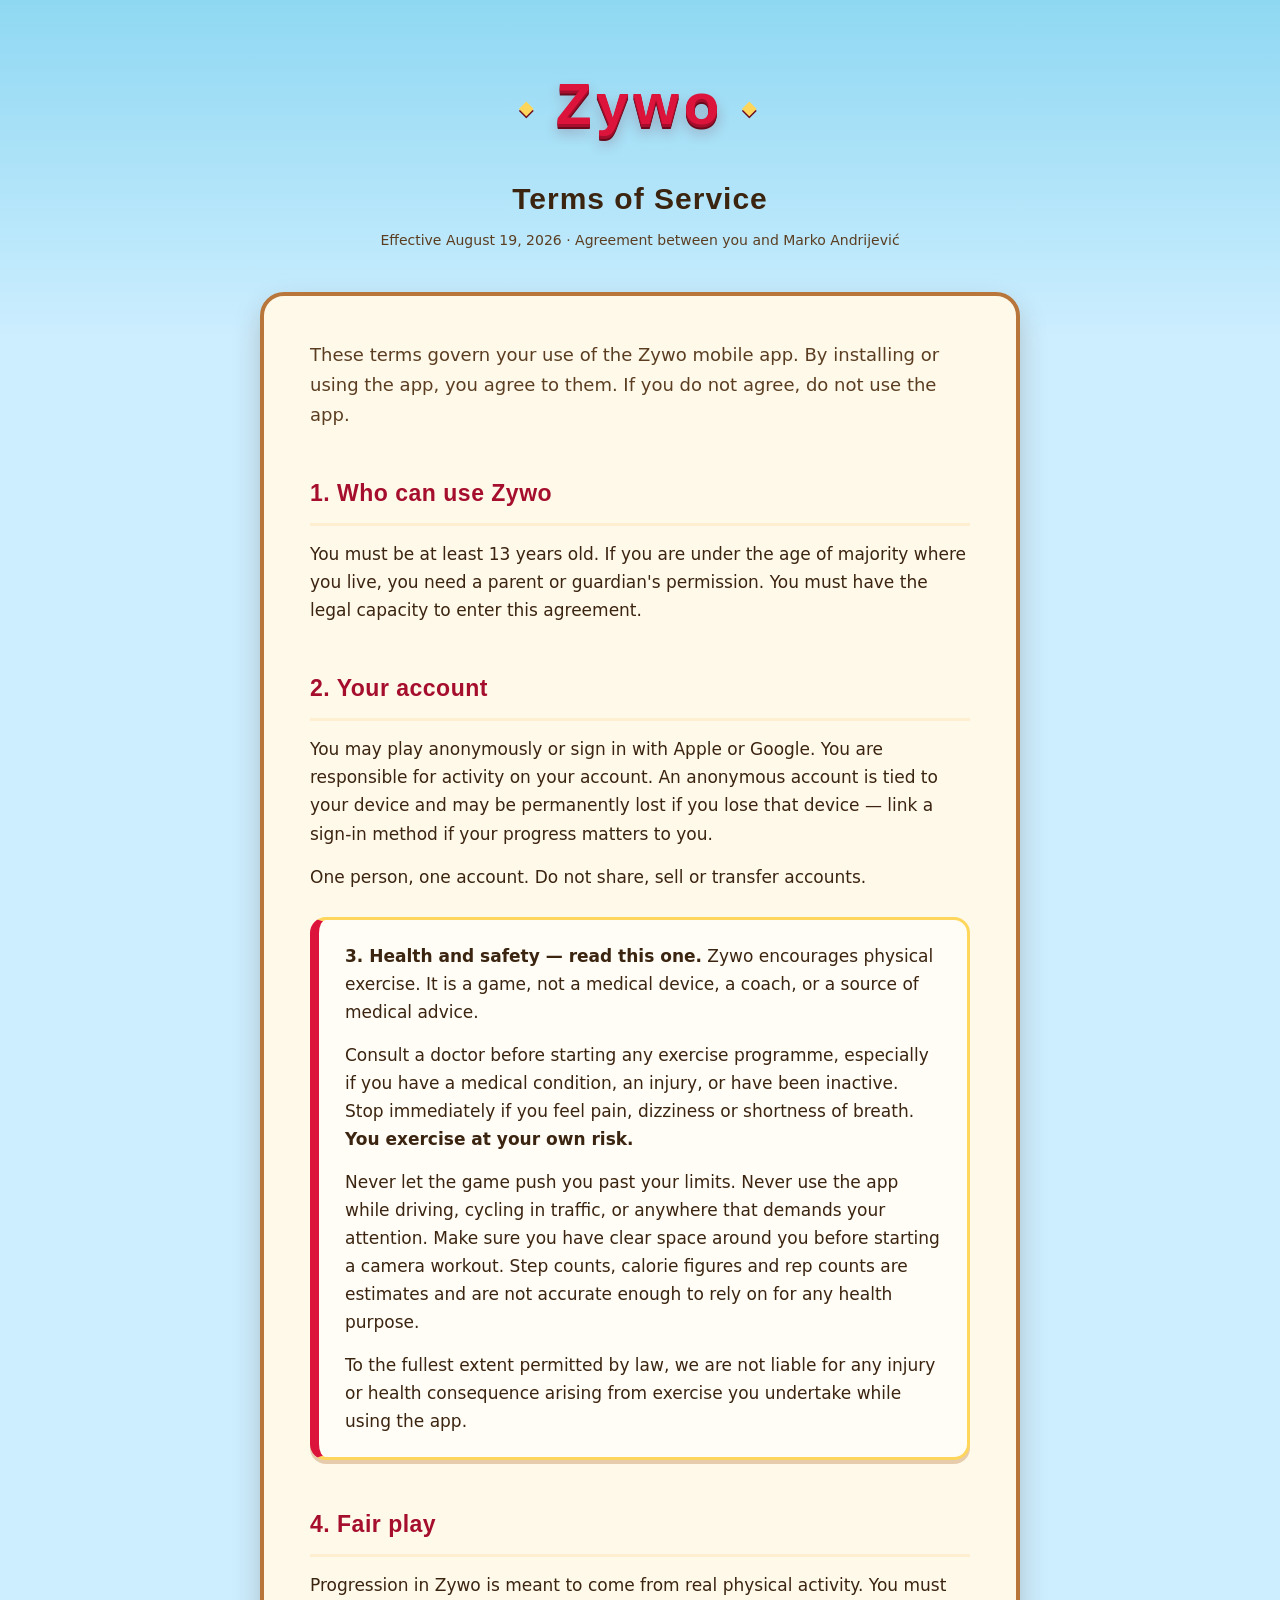
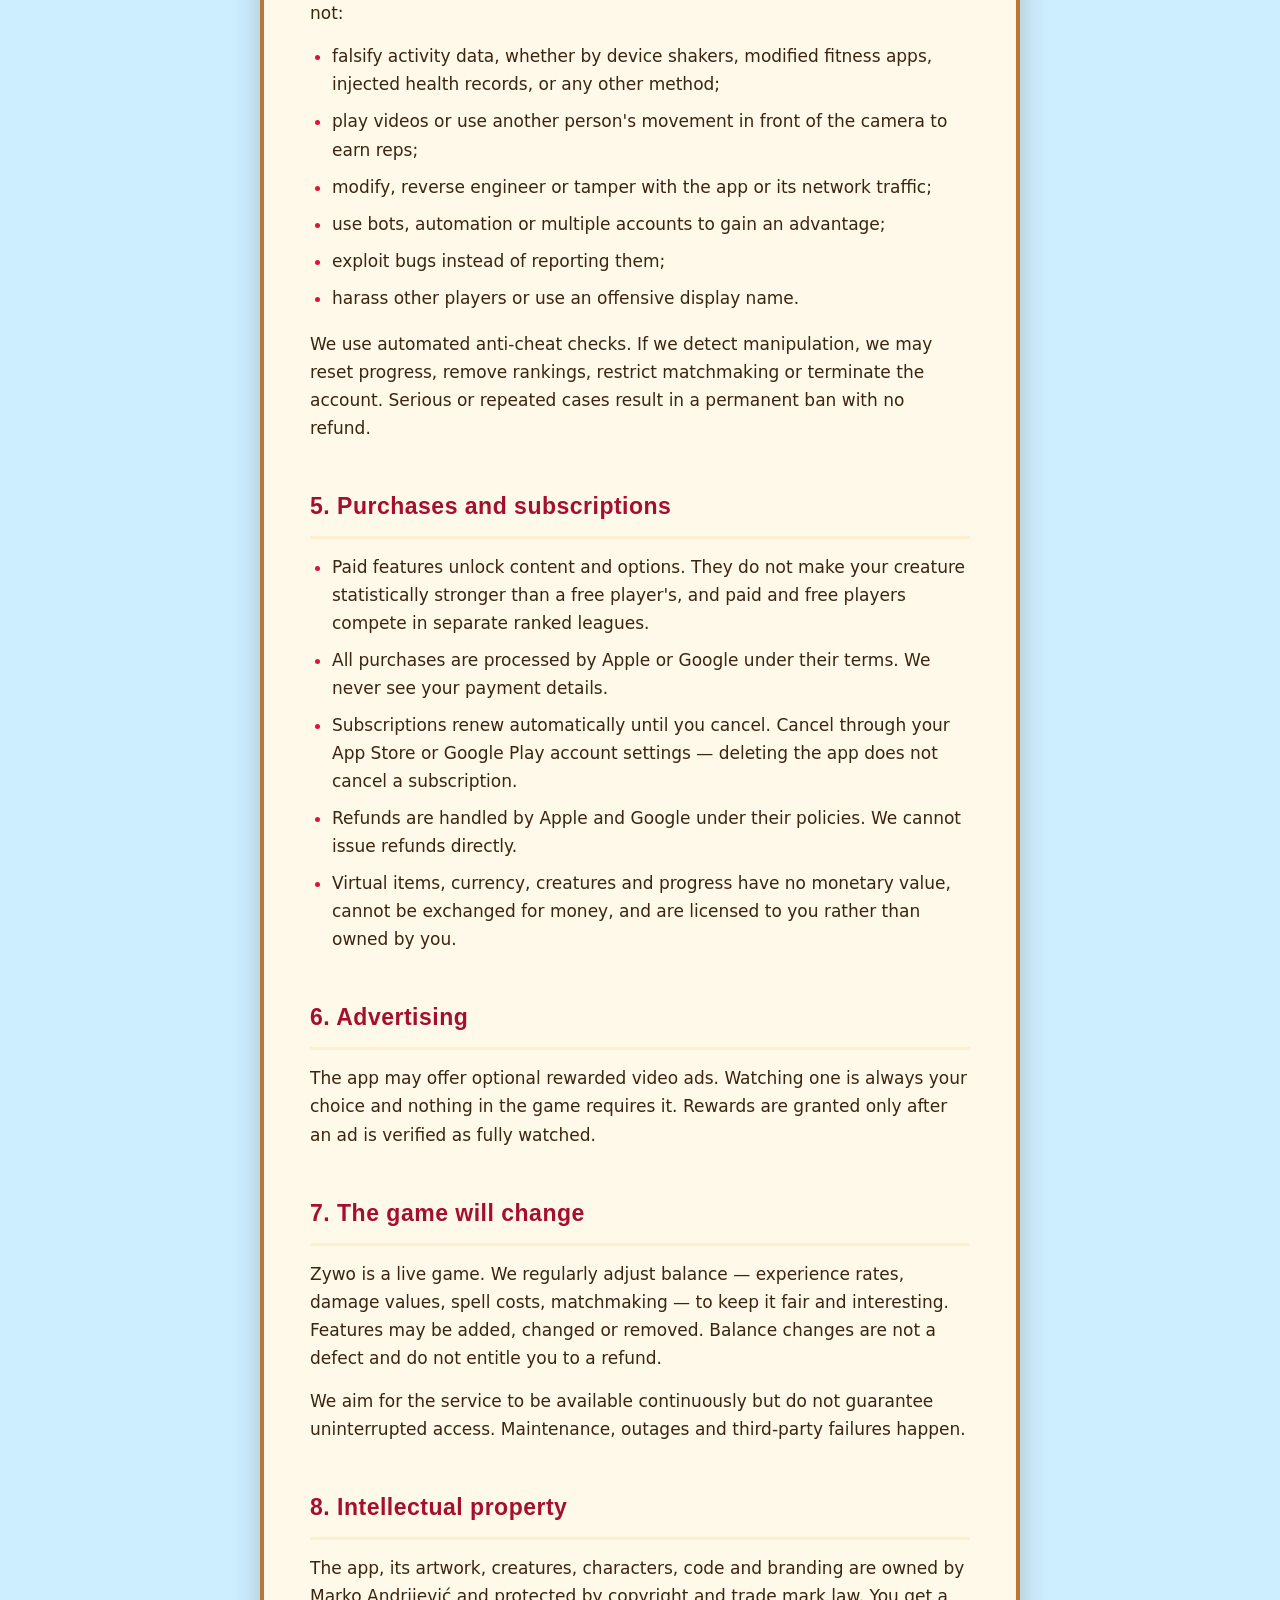
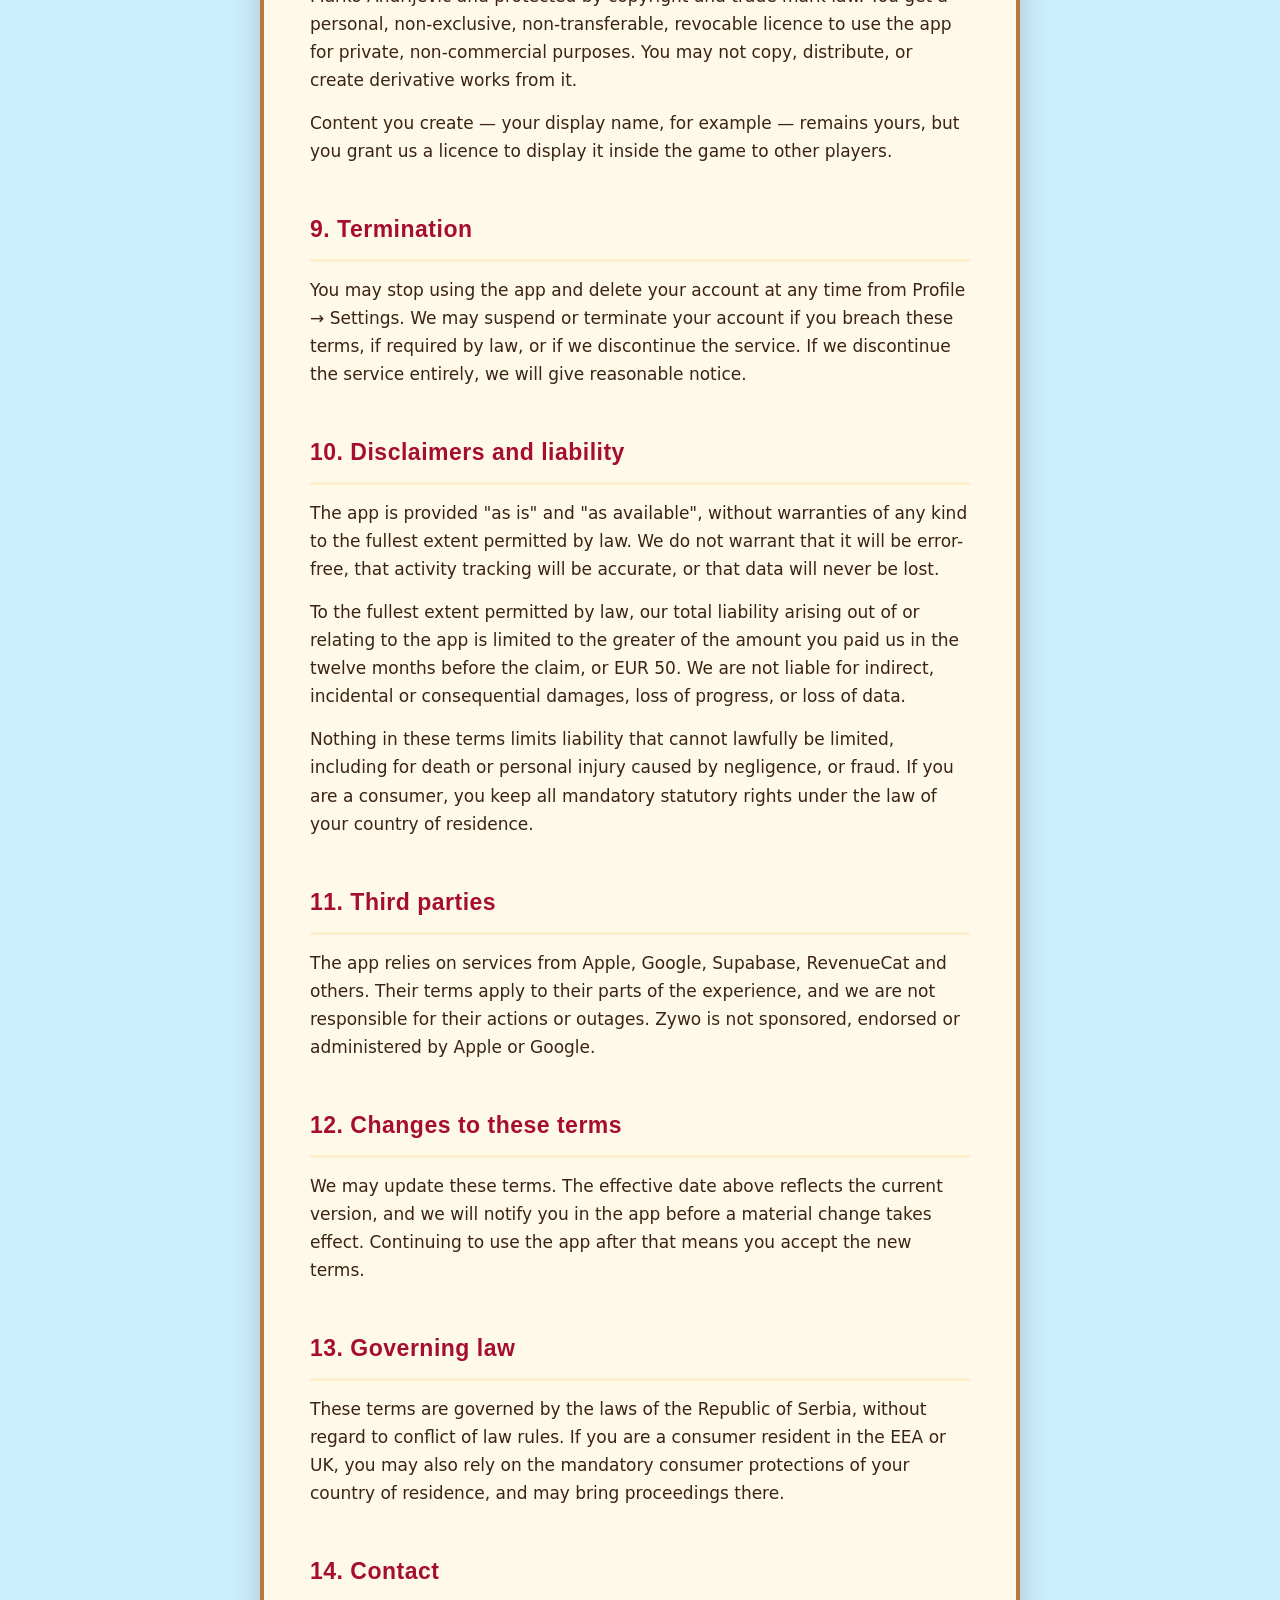
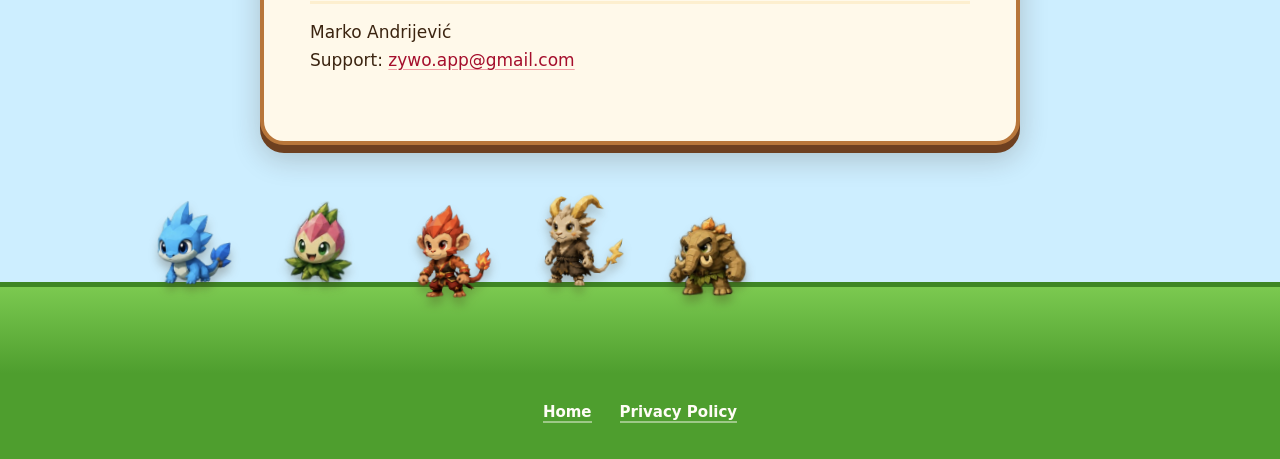
==== terms.html @ cf7c4947 "Zywo — support, privacy policy and terms Javne stranice koje traze App Store i Google Play. Sadrzaj " ====
<!DOCTYPE html>
<html lang="en">
  <head>
    <meta charset="utf-8" />
    <meta name="viewport" content="width=device-width, initial-scale=1" />
    <title>Terms of Service — Zywo</title>
    <link rel="stylesheet" href="style.css" />
  </head>
  <body>
    <header>
      <p class="brand">Zywo</p>
      <h1>Terms of Service</h1>
      <p class="meta">Effective August 19, 2026 · Agreement between you and Marko Andrijević</p>
    </header>

    <main>
      <p>
        These terms govern your use of the Zywo mobile app. By installing or using the app,
        you agree to them. If you do not agree, do not use the app.
      </p>

      <h2>1. Who can use Zywo</h2>
      <p>
        You must be at least 13 years old. If you are under the age of majority where you live,
        you need a parent or guardian's permission. You must have the legal capacity to enter
        this agreement.
      </p>

      <h2>2. Your account</h2>
      <p>
        You may play anonymously or sign in with Apple or Google. You are responsible for
        activity on your account. An anonymous account is tied to your device and may be
        permanently lost if you lose that device — link a sign-in method if your progress
        matters to you.
      </p>
      <p>One person, one account. Do not share, sell or transfer accounts.</p>

      <div class="callout">
        <p>
          <strong>3. Health and safety — read this one.</strong> Zywo encourages physical
          exercise. It is a game, not a medical device, a coach, or a source of medical advice.
        </p>
        <p>
          Consult a doctor before starting any exercise programme, especially if you have a
          medical condition, an injury, or have been inactive. Stop immediately if you feel pain,
          dizziness or shortness of breath. <strong>You exercise at your own risk.</strong>
        </p>
        <p>
          Never let the game push you past your limits. Never use the app while driving, cycling
          in traffic, or anywhere that demands your attention. Make sure you have clear space
          around you before starting a camera workout. Step counts, calorie figures and rep
          counts are estimates and are not accurate enough to rely on for any health purpose.
        </p>
        <p>
          To the fullest extent permitted by law, we are not liable for any injury or health
          consequence arising from exercise you undertake while using the app.
        </p>
      </div>

      <h2>4. Fair play</h2>
      <p>Progression in Zywo is meant to come from real physical activity. You must not:</p>
      <ul>
        <li>falsify activity data, whether by device shakers, modified fitness apps, injected health records, or any other method;</li>
        <li>play videos or use another person's movement in front of the camera to earn reps;</li>
        <li>modify, reverse engineer or tamper with the app or its network traffic;</li>
        <li>use bots, automation or multiple accounts to gain an advantage;</li>
        <li>exploit bugs instead of reporting them;</li>
        <li>harass other players or use an offensive display name.</li>
      </ul>
      <p>
        We use automated anti-cheat checks. If we detect manipulation, we may reset progress,
        remove rankings, restrict matchmaking or terminate the account. Serious or repeated cases
        result in a permanent ban with no refund.
      </p>

      <h2>5. Purchases and subscriptions</h2>
      <ul>
        <li>Paid features unlock content and options. They do not make your creature statistically stronger than a free player's, and paid and free players compete in separate ranked leagues.</li>
        <li>All purchases are processed by Apple or Google under their terms. We never see your payment details.</li>
        <li>Subscriptions renew automatically until you cancel. Cancel through your App Store or Google Play account settings — deleting the app does not cancel a subscription.</li>
        <li>Refunds are handled by Apple and Google under their policies. We cannot issue refunds directly.</li>
        <li>Virtual items, currency, creatures and progress have no monetary value, cannot be exchanged for money, and are licensed to you rather than owned by you.</li>
      </ul>

      <h2>6. Advertising</h2>
      <p>
        The app may offer optional rewarded video ads. Watching one is always your choice and
        nothing in the game requires it. Rewards are granted only after an ad is verified as
        fully watched.
      </p>

      <h2>7. The game will change</h2>
      <p>
        Zywo is a live game. We regularly adjust balance — experience rates, damage values,
        spell costs, matchmaking — to keep it fair and interesting. Features may be added,
        changed or removed. Balance changes are not a defect and do not entitle you to a refund.
      </p>
      <p>
        We aim for the service to be available continuously but do not guarantee uninterrupted
        access. Maintenance, outages and third-party failures happen.
      </p>

      <h2>8. Intellectual property</h2>
      <p>
        The app, its artwork, creatures, characters, code and branding are owned by
        Marko Andrijević and protected by copyright and trade mark law. You get a personal,
        non-exclusive, non-transferable, revocable licence to use the app for private, non-commercial
        purposes. You may not copy, distribute, or create derivative works from it.
      </p>
      <p>
        Content you create — your display name, for example — remains yours, but you grant us a
        licence to display it inside the game to other players.
      </p>

      <h2>9. Termination</h2>
      <p>
        You may stop using the app and delete your account at any time from Profile → Settings.
        We may suspend or terminate your account if you breach these terms, if required by law,
        or if we discontinue the service. If we discontinue the service entirely, we will give
        reasonable notice.
      </p>

      <h2>10. Disclaimers and liability</h2>
      <p>
        The app is provided "as is" and "as available", without warranties of any kind to the
        fullest extent permitted by law. We do not warrant that it will be error-free, that
        activity tracking will be accurate, or that data will never be lost.
      </p>
      <p>
        To the fullest extent permitted by law, our total liability arising out of or relating to
        the app is limited to the greater of the amount you paid us in the twelve months before
        the claim, or EUR 50. We are not liable for indirect, incidental or consequential damages,
        loss of progress, or loss of data.
      </p>
      <p>
        Nothing in these terms limits liability that cannot lawfully be limited, including for
        death or personal injury caused by negligence, or fraud. If you are a consumer, you keep
        all mandatory statutory rights under the law of your country of residence.
      </p>

      <h2>11. Third parties</h2>
      <p>
        The app relies on services from Apple, Google, Supabase, RevenueCat and others. Their
        terms apply to their parts of the experience, and we are not responsible for their
        actions or outages. Zywo is not sponsored, endorsed or administered by Apple or
        Google.
      </p>

      <h2>12. Changes to these terms</h2>
      <p>
        We may update these terms. The effective date above reflects the current version, and we
        will notify you in the app before a material change takes effect. Continuing to use the
        app after that means you accept the new terms.
      </p>

      <h2>13. Governing law</h2>
      <p>
        These terms are governed by the laws of the Republic of Serbia, without regard to conflict of
        law rules. If you are a consumer resident in the EEA or UK, you may also rely on the
        mandatory consumer protections of your country of residence, and may bring proceedings
        there.
      </p>

      <h2>14. Contact</h2>
      <p>
        Marko Andrijević<br />
        Support: <a href="mailto:zywo.app@gmail.com">zywo.app@gmail.com</a>
      </p>
    </main>

    <div class="meadow" aria-hidden="true">
      <img src="assets/waterEvo1.png" alt="" />
      <img src="assets/natureEvo1.png" alt="" />
      <img src="assets/fireEvo1.png" alt="" />
      <img src="assets/sparkEvo1.png" alt="" />
      <img src="assets/earthEvo1.png" alt="" />
    </div>
    <div class="ground" aria-hidden="true"></div>

    <footer>
      <a href="index.html">Home</a><a href="privacy.html">Privacy Policy</a>
    </footer>
  </body>
</html>
---- style.css ----
/* Zywo — javne pravne stranice.
 *
 * Boje i tipografija prate `src/theme/tokens.ts` i `src/theme/typography.ts`.
 * Kad se tema u aplikaciji promeni, promeni se i ovde — stranica koja izgleda
 * kao tuđa aplikacija je gora nego neuređena stranica.
 *
 * Ista logika kao u aplikaciji na dva mesta: naslov ima fasetirani rub od
 * gustih slojeva senke (bočna strana slova, ne senka iza njega), a pergament
 * kartica ima tvrdu senku bez blura („izrezbaren" izgled).
 */

:root {
  /* Brend — crimson rampa iz tokens.ts, izvan `flame` rampe namerno. */
  --crimson:       #DC143C;
  --crimson-deep:  #A50E2C;
  --crimson-ink:   #6B0A1D;
  --gold:          #FFD65C;

  /* Pergament i drvo — nosivi materijal celog UI-ja. */
  --parchment:     #FFF9EA;
  --parchment-alt: #FDEFCF;
  --parchment-hi:  #FFFDF6;
  --wood:          #B8763A;
  --wood-dark:     #6E4020;

  /* Mastilo. Toplo braon, nikad crna — crna na pergamentu izgleda kao
     greška u štampi, a ne kao deo ilustracije. */
  --ink:           #3B2410;
  --ink-soft:      #5B3E22;

  --sky-top:       #8FD8F2;
  --sky-bottom:    #CDEEFF;
  --grass:         #7BC950;
  --grass-dark:    #4E9E2E;
  --grass-edge:    #3E8524;

  /* Futura je geometrijski grotesk — isti rečnik oblika kao low-poly art. */
  --logo-font: 'Futura', 'Century Gothic', 'Trebuchet MS', 'Avenir Next', sans-serif;
  --body-font: 'Avenir Next', 'Segoe UI', system-ui, -apple-system, sans-serif;
}

* {
  box-sizing: border-box;
}

body {
  margin: 0;
  padding: 0 20px;
  font-family: var(--body-font);
  font-size: 17px;
  line-height: 1.65;
  color: var(--ink);
  background: linear-gradient(
    180deg,
    var(--sky-top) 0%,
    var(--sky-bottom) 340px,
    var(--sky-bottom) 100%
  );
  -webkit-text-size-adjust: 100%;
}

/* ── Zaglavlje ───────────────────────────────────────────────────────── */

header {
  max-width: 760px;
  margin: 0 auto;
  padding: 56px 0 40px;
  text-align: center;
}

.brand {
  margin: 0;
  font-family: var(--logo-font);
  font-size: 58px;
  font-weight: 900;
  letter-spacing: 5px;
  color: var(--crimson);
  /* Gusti mali pomaci daju punu bočnu stranu slova; jedan veliki pomak dao bi
     samo senku iza njega. Bez blura — zamućenje bi ovo pretvorilo u glow. */
  text-shadow:
    0 1px 0 var(--crimson-deep),
    0 2px 0 var(--crimson-deep),
    0 3px 0 var(--crimson-deep),
    0 4px 0 var(--crimson-ink),
    0 5px 0 var(--crimson-ink),
    0 8px 14px rgba(107, 10, 29, 0.3);
}

/* Fasete sa strane naziva — pandan zarotiranim kvadratima u aplikaciji. */
.brand::before,
.brand::after {
  content: '◆';
  margin: 0 18px;
  font-size: 18px;
  vertical-align: middle;
  color: var(--gold);
  text-shadow: 0 2px 0 var(--crimson-ink);
}

header h1 {
  margin: 22px 0 6px;
  font-family: var(--logo-font);
  font-size: 30px;
  font-weight: 800;
  letter-spacing: 1px;
  color: var(--ink);
}

.meta {
  margin: 0;
  font-size: 14px;
  color: var(--ink-soft);
}

/* ── Pergament kartica ───────────────────────────────────────────────── */

main {
  max-width: 760px;
  margin: 0 auto;
  padding: 44px 46px 52px;
  background: var(--parchment);
  border: 4px solid var(--wood);
  border-radius: 24px;
  box-shadow:
    0 8px 0 var(--wood-dark),
    0 14px 28px rgba(59, 36, 16, 0.22);
}

main > p:first-of-type {
  font-size: 18px;
  color: var(--ink-soft);
}

h2 {
  margin: 46px 0 14px;
  padding-bottom: 10px;
  font-family: var(--logo-font);
  font-size: 23px;
  font-weight: 800;
  letter-spacing: 0.5px;
  color: var(--crimson-deep);
  border-bottom: 3px solid var(--parchment-alt);
}

h3 {
  margin: 30px 0 8px;
  font-size: 18px;
  font-weight: 700;
  color: var(--ink);
}

h3 .meta {
  font-weight: 400;
}

p {
  margin: 0 0 15px;
}

ul {
  margin: 0 0 18px;
  padding-left: 22px;
}

li {
  margin-bottom: 9px;
}

li::marker {
  color: var(--crimson);
}

strong {
  color: var(--ink);
}

a {
  color: var(--crimson-deep);
  text-decoration-color: rgba(220, 20, 60, 0.4);
  text-underline-offset: 3px;
}

a:hover {
  color: var(--crimson);
}

/* ── Istaknuti blok ──────────────────────────────────────────────────── */

.callout {
  margin: 26px 0;
  padding: 22px 26px;
  background: var(--parchment-hi);
  border: 3px solid var(--gold);
  border-left: 9px solid var(--crimson);
  border-radius: 16px;
  box-shadow: 0 4px 0 rgba(185, 118, 58, 0.35);
}

.callout p:last-child {
  margin-bottom: 0;
}

/* ── Tabele ──────────────────────────────────────────────────────────── */

table {
  width: 100%;
  margin: 18px 0 24px;
  border-collapse: collapse;
  font-size: 15.5px;
  background: var(--parchment-hi);
  border: 3px solid var(--wood);
  border-radius: 12px;
  overflow: hidden;
}

th {
  padding: 12px 15px;
  text-align: left;
  font-family: var(--logo-font);
  font-size: 13px;
  letter-spacing: 1px;
  text-transform: uppercase;
  color: var(--parchment-hi);
  background: var(--crimson-deep);
}

td {
  padding: 12px 15px;
  vertical-align: top;
  border-top: 2px solid var(--parchment-alt);
}

tbody tr:nth-child(even) td {
  background: rgba(253, 239, 207, 0.5);
}

/* ── Livada sa stvorenjima ───────────────────────────────────────────── */

.meadow {
  max-width: 900px;
  margin: 0 auto;
  padding-top: 46px;
  display: flex;
  align-items: flex-end;
  justify-content: center;
  gap: 22px;
  pointer-events: none;
  user-select: none;
}

.meadow img {
  width: 108px;
  height: auto;
  filter: drop-shadow(0 7px 5px rgba(59, 36, 16, 0.28));
}

/* Blago različita visina i nagib — red identično poravnatih likova izgleda
   kao katalog, a ne kao scena. */
.meadow img:nth-child(odd) {
  transform: translateY(6px) rotate(-3deg);
}

.meadow img:nth-child(even) {
  transform: translateY(-4px) rotate(3deg);
}

.ground {
  height: 92px;
  margin-top: -14px;
  background: linear-gradient(180deg, var(--grass) 0%, var(--grass-dark) 100%);
  border-top: 5px solid var(--grass-edge);
}

/* ── Podnožje ────────────────────────────────────────────────────────── */

footer {
  padding: 26px 20px 34px;
  text-align: center;
  font-size: 15px;
  background: var(--grass-dark);
}

footer a {
  margin: 0 14px;
  color: var(--parchment-hi);
  font-weight: 700;
  text-decoration: none;
  border-bottom: 2px solid rgba(255, 253, 246, 0.45);
}

footer a:hover {
  color: var(--gold);
  border-bottom-color: var(--gold);
}

/* Livada i podnožje idu od ivice do ivice; telo zadržava gutter. */
.meadow,
.ground,
footer {
  margin-left: -20px;
  margin-right: -20px;
}

/* ── Telefon ─────────────────────────────────────────────────────────── */

@media (max-width: 700px) {
  body {
    font-size: 16px;
    padding: 0 14px;
  }
  header {
    padding: 38px 0 28px;
  }
  .brand {
    font-size: 40px;
    letter-spacing: 3px;
  }
  .brand::before,
  .brand::after {
    margin: 0 10px;
    font-size: 14px;
  }
  header h1 {
    font-size: 24px;
  }
  main {
    padding: 28px 22px 34px;
    border-radius: 18px;
  }
  h2 {
    margin-top: 34px;
    font-size: 20px;
  }
  table {
    font-size: 14px;
  }
  th,
  td {
    padding: 10px 11px;
  }
  .meadow {
    gap: 8px;
  }
  .meadow img {
    width: 66px;
  }
  .ground {
    height: 60px;
  }
  .meadow,
  .ground,
  footer {
    margin-left: -14px;
    margin-right: -14px;
  }
}

/* Tri lika je dovoljno na uskom ekranu — pet se stisnu u kašu. */
@media (max-width: 460px) {
  .meadow img:nth-child(1),
  .meadow img:nth-child(5) {
    display: none;
  }
}

/* ── Štampa ──────────────────────────────────────────────────────────── */

@media print {
  body {
    padding: 0;
    background: #fff;
  }
  main {
    padding: 0;
    background: #fff;
    border: none;
    box-shadow: none;
  }
  .brand {
    text-shadow: none;
  }
  .meadow,
  .ground,
  footer {
    display: none;
  }
}
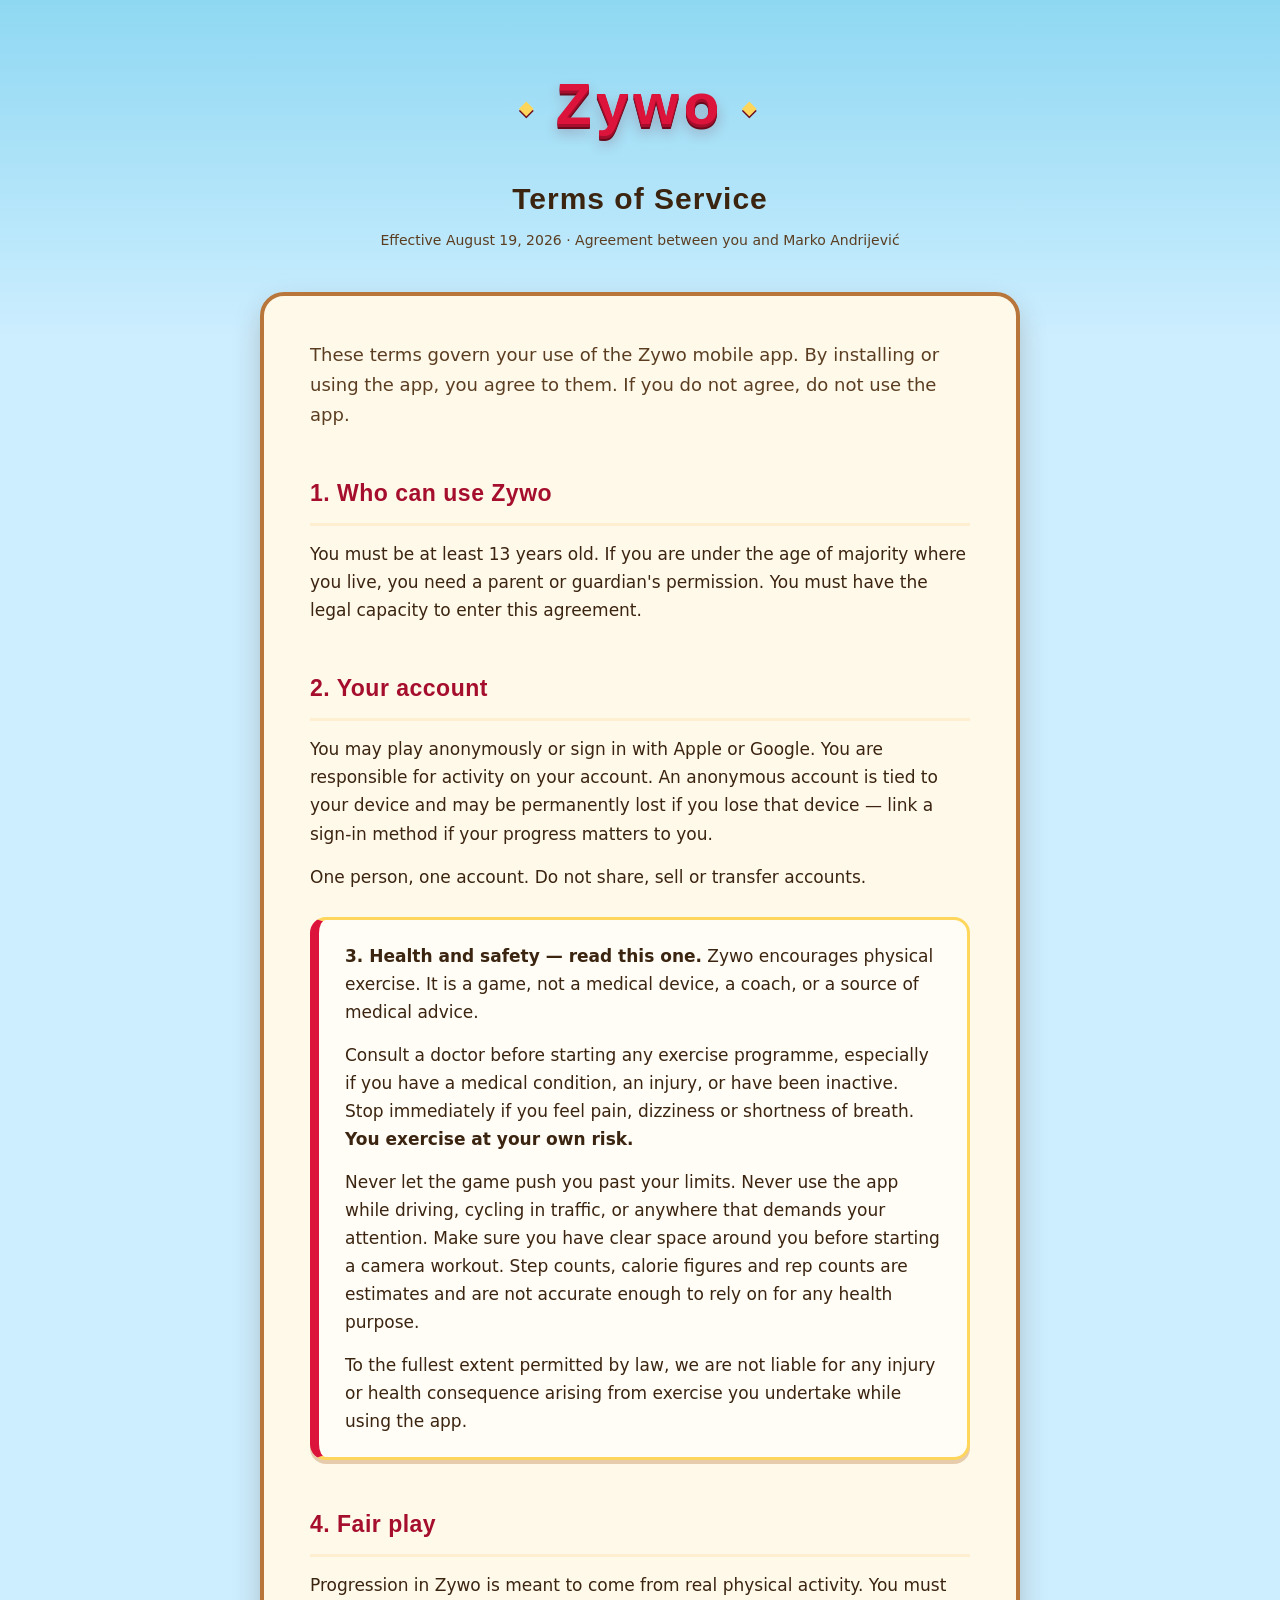
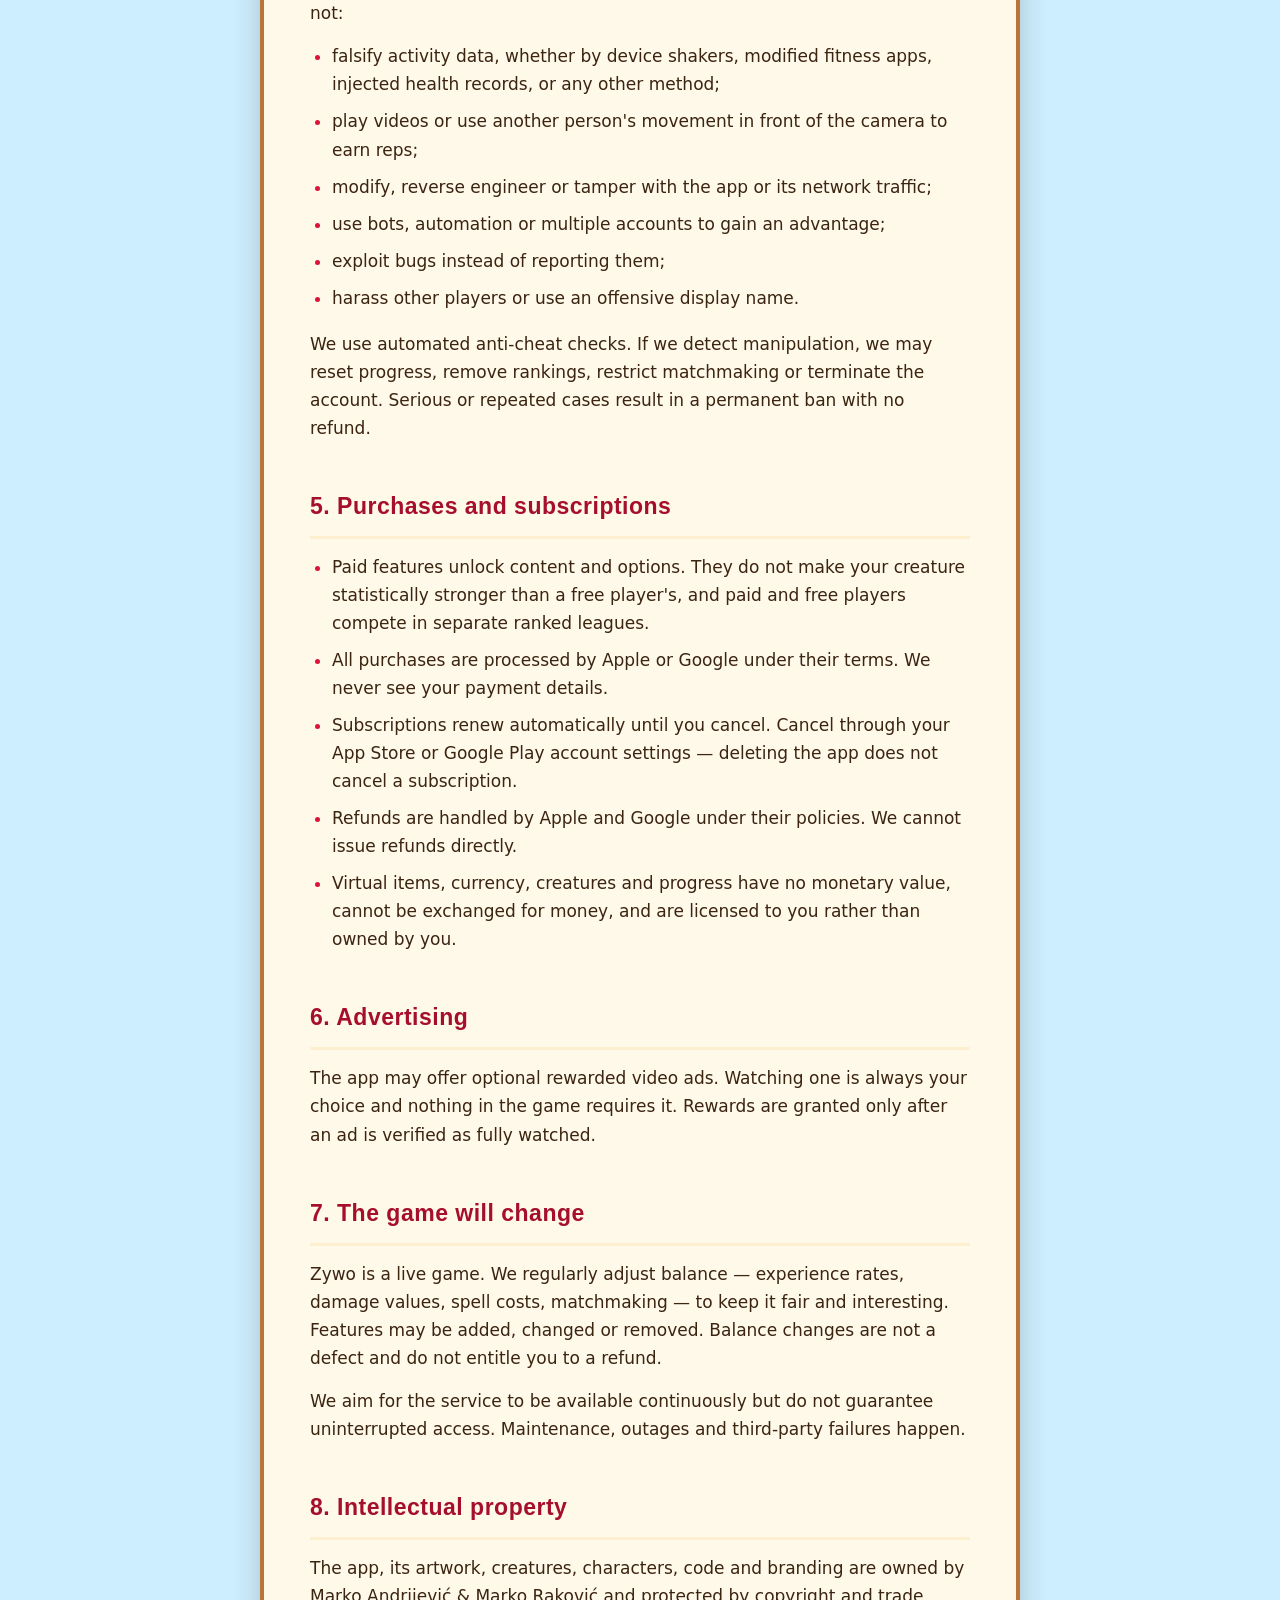
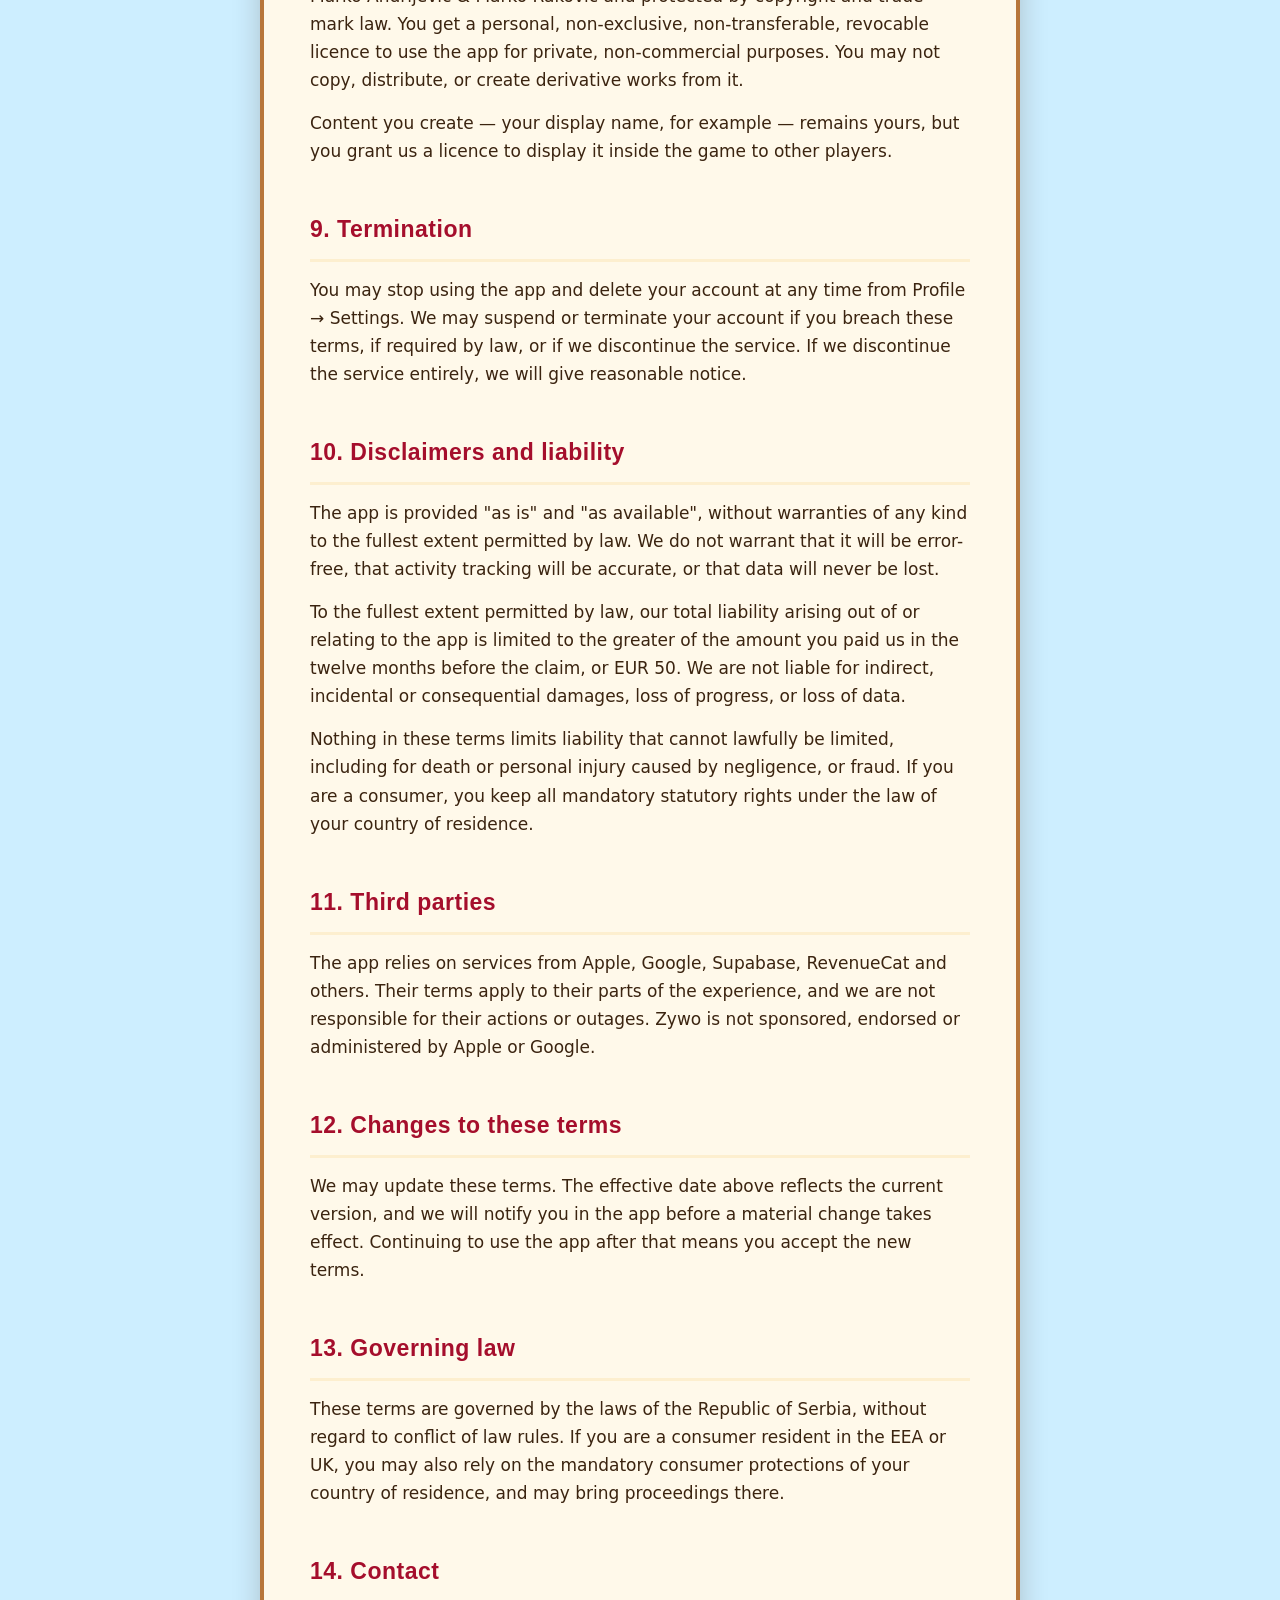
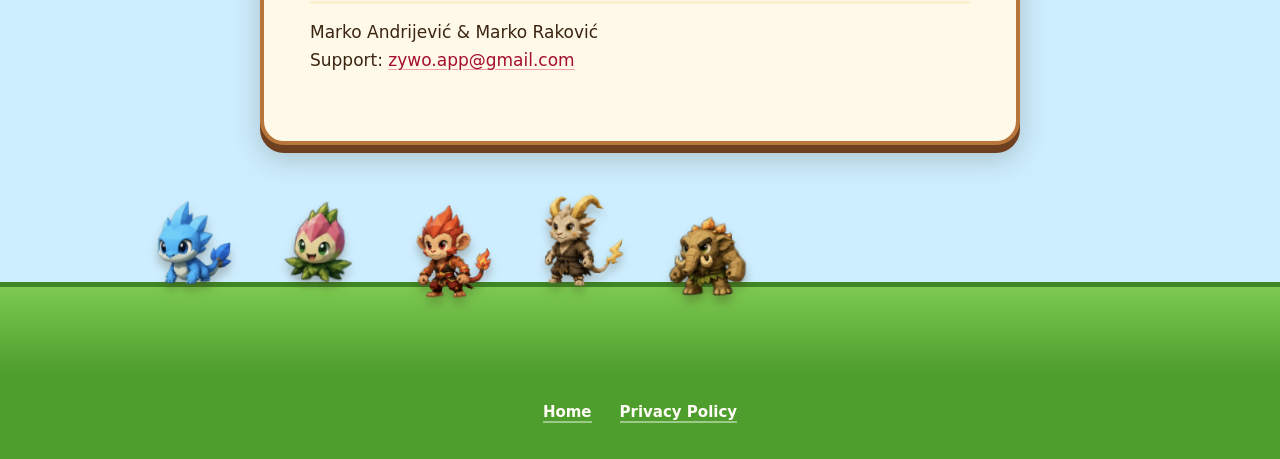
==== commit d33dd845: "Update terms.html" ====
--- a/terms.html
+++ b/terms.html
@@ -103,7 +103,7 @@
       <h2>8. Intellectual property</h2>
       <p>
         The app, its artwork, creatures, characters, code and branding are owned by
-        Marko Andrijević and protected by copyright and trade mark law. You get a personal,
+        Marko Andrijević & Marko Raković and protected by copyright and trade mark law. You get a personal,
         non-exclusive, non-transferable, revocable licence to use the app for private, non-commercial
         purposes. You may not copy, distribute, or create derivative works from it.
       </p>
@@ -163,7 +163,7 @@
 
       <h2>14. Contact</h2>
       <p>
-        Marko Andrijević<br />
+        Marko Andrijević & Marko Raković<br />
         Support: <a href="mailto:zywo.app@gmail.com">zywo.app@gmail.com</a>
       </p>
     </main>
